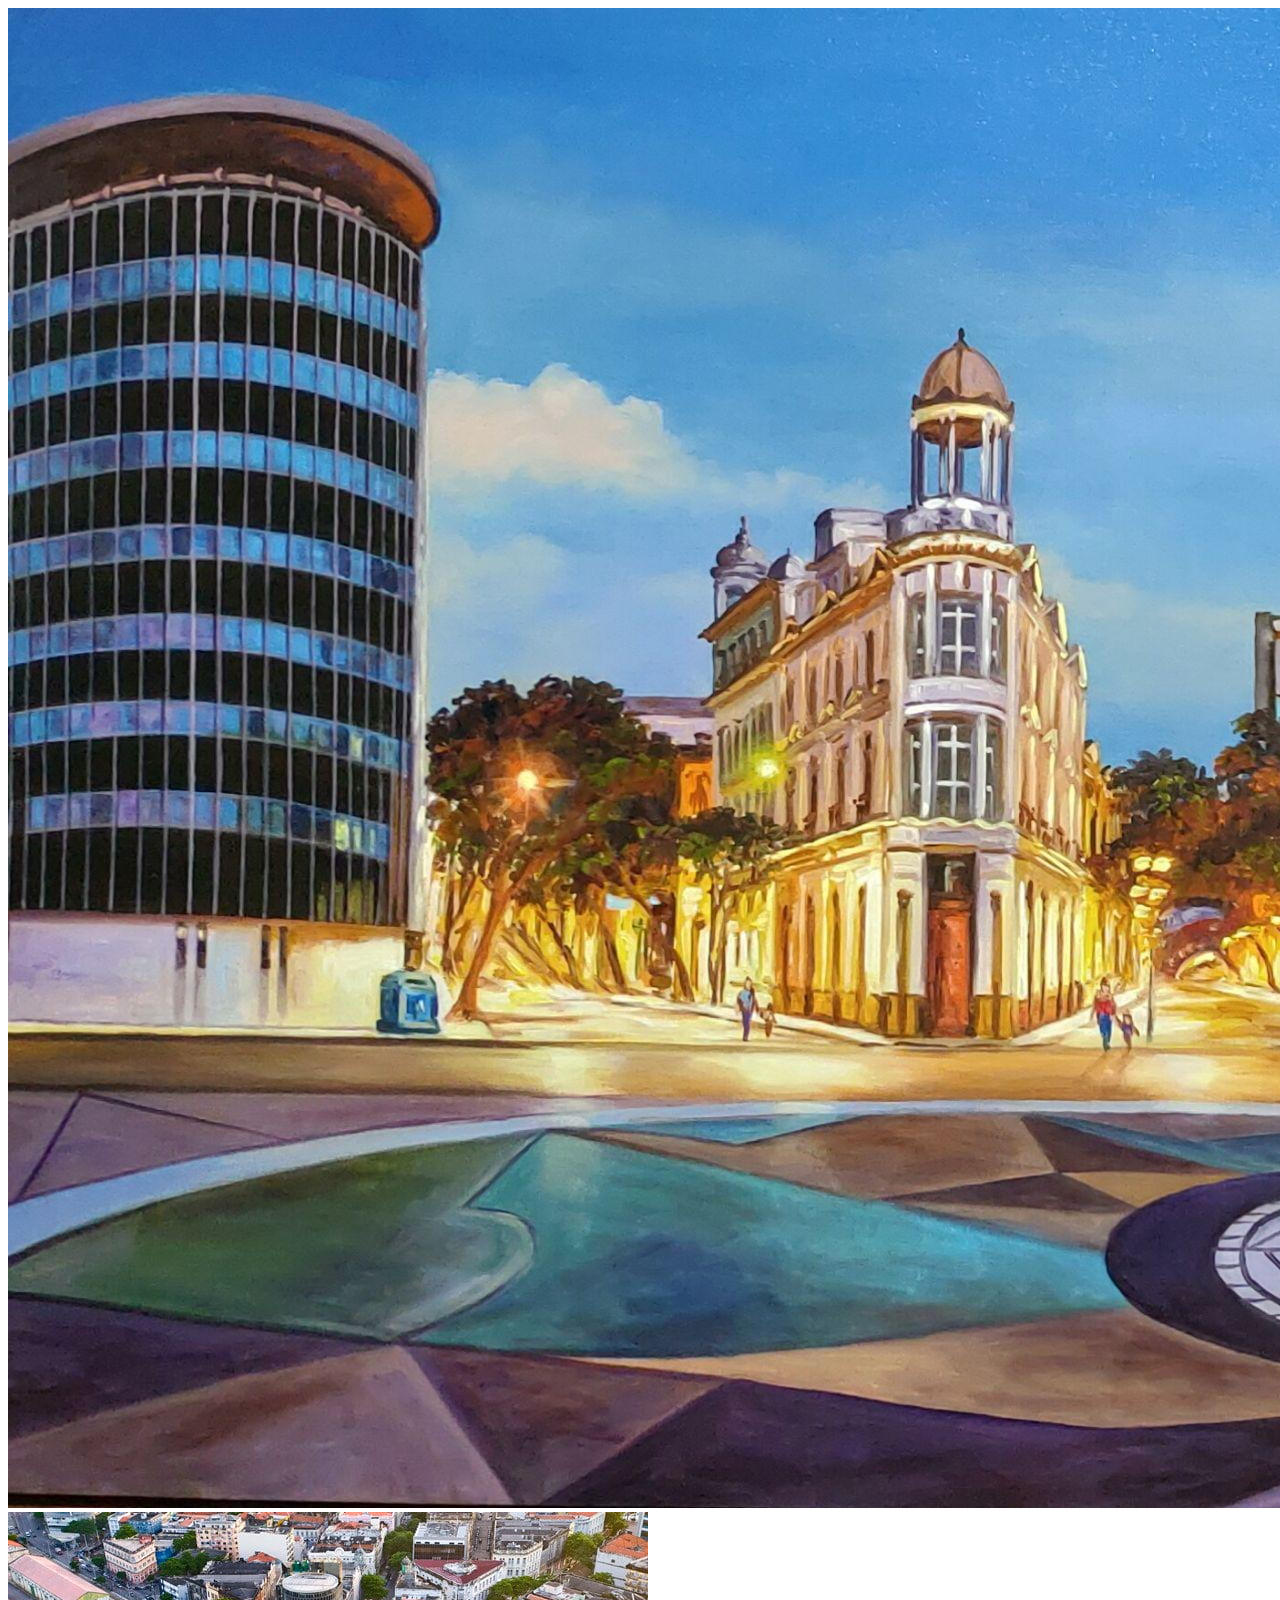
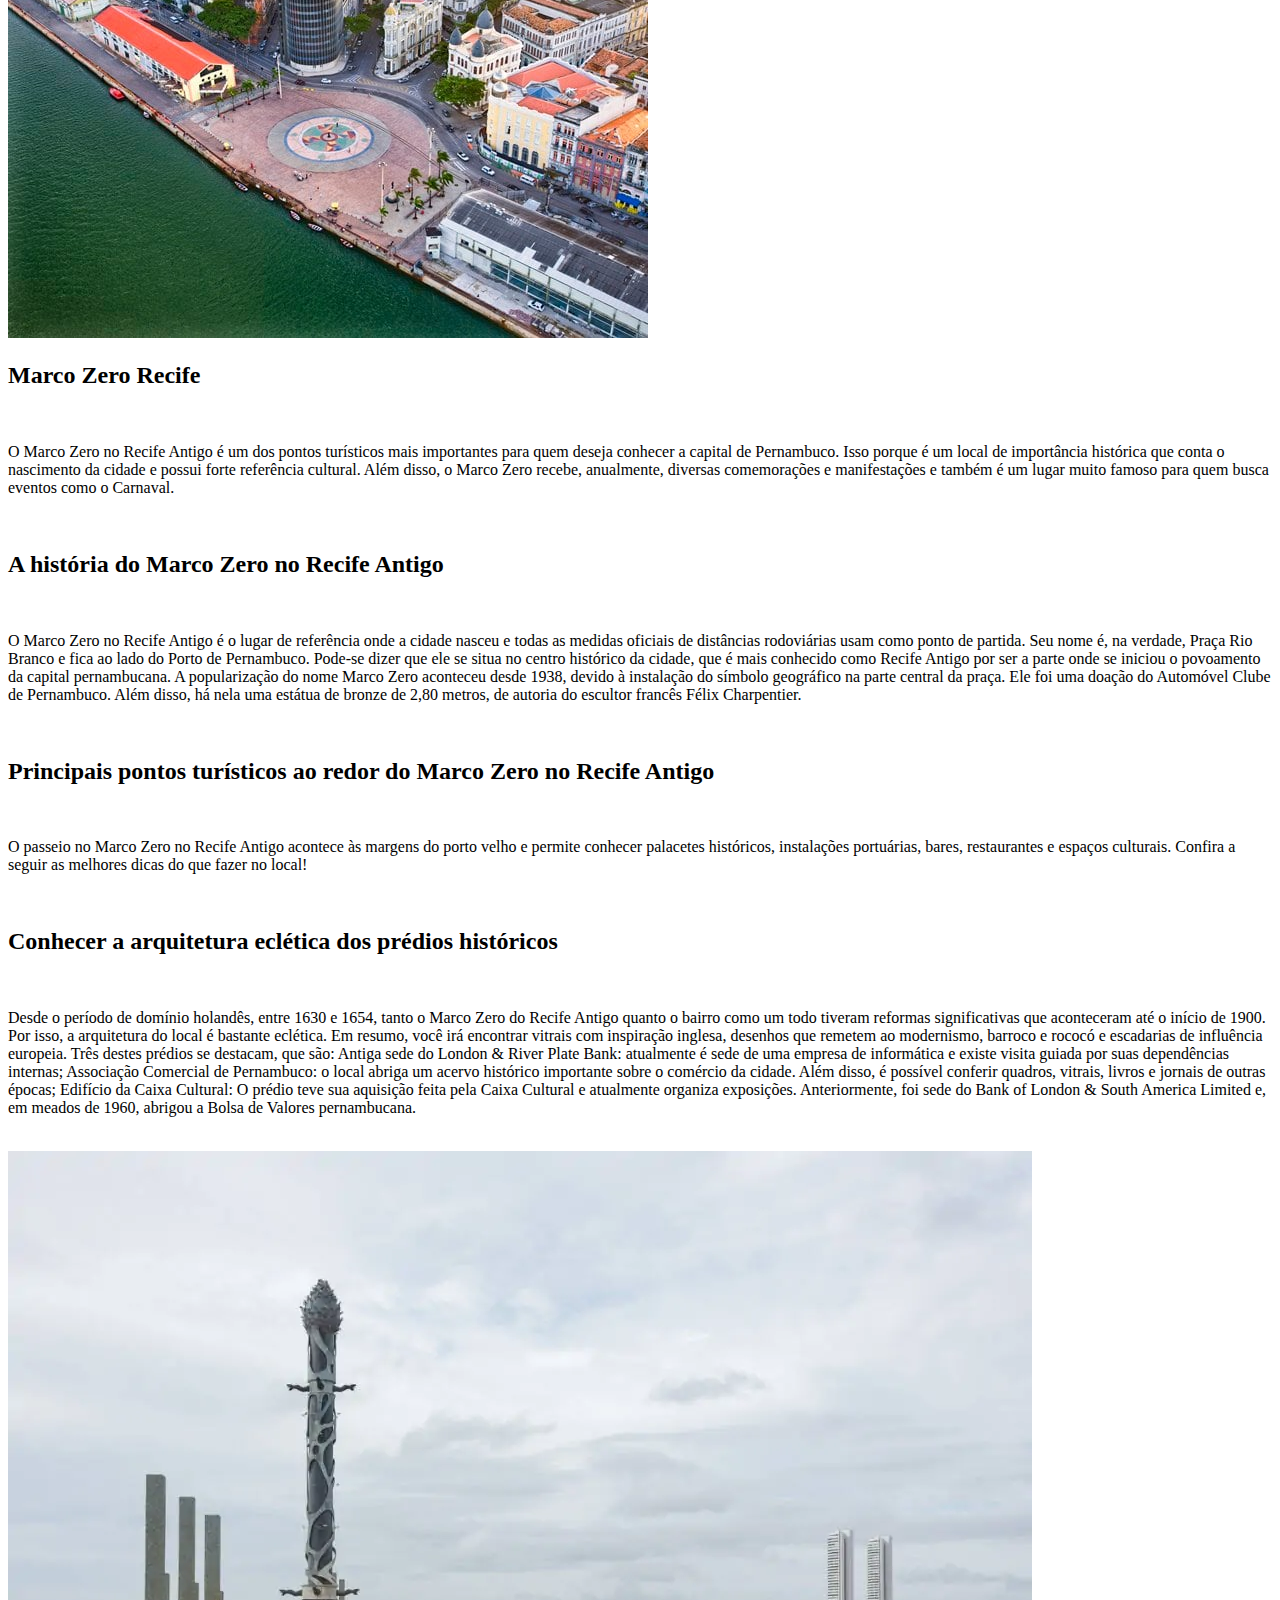
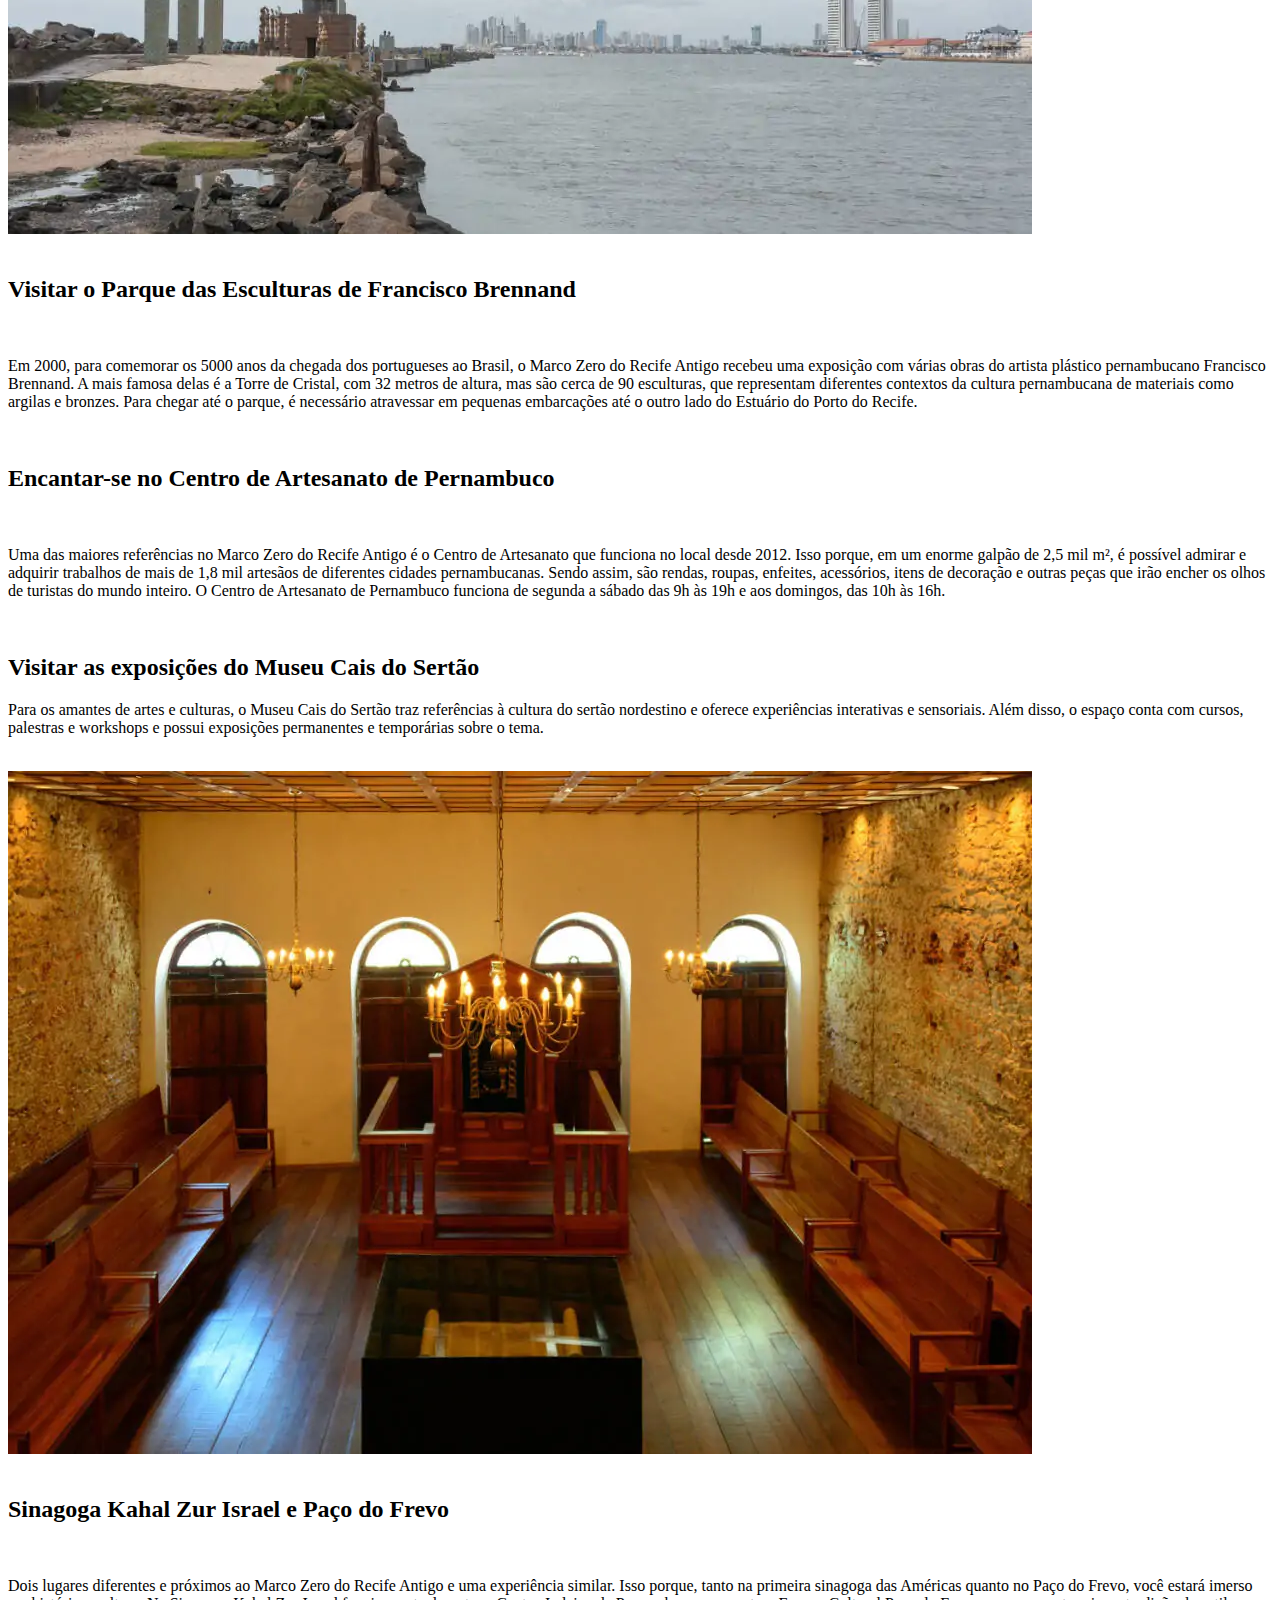
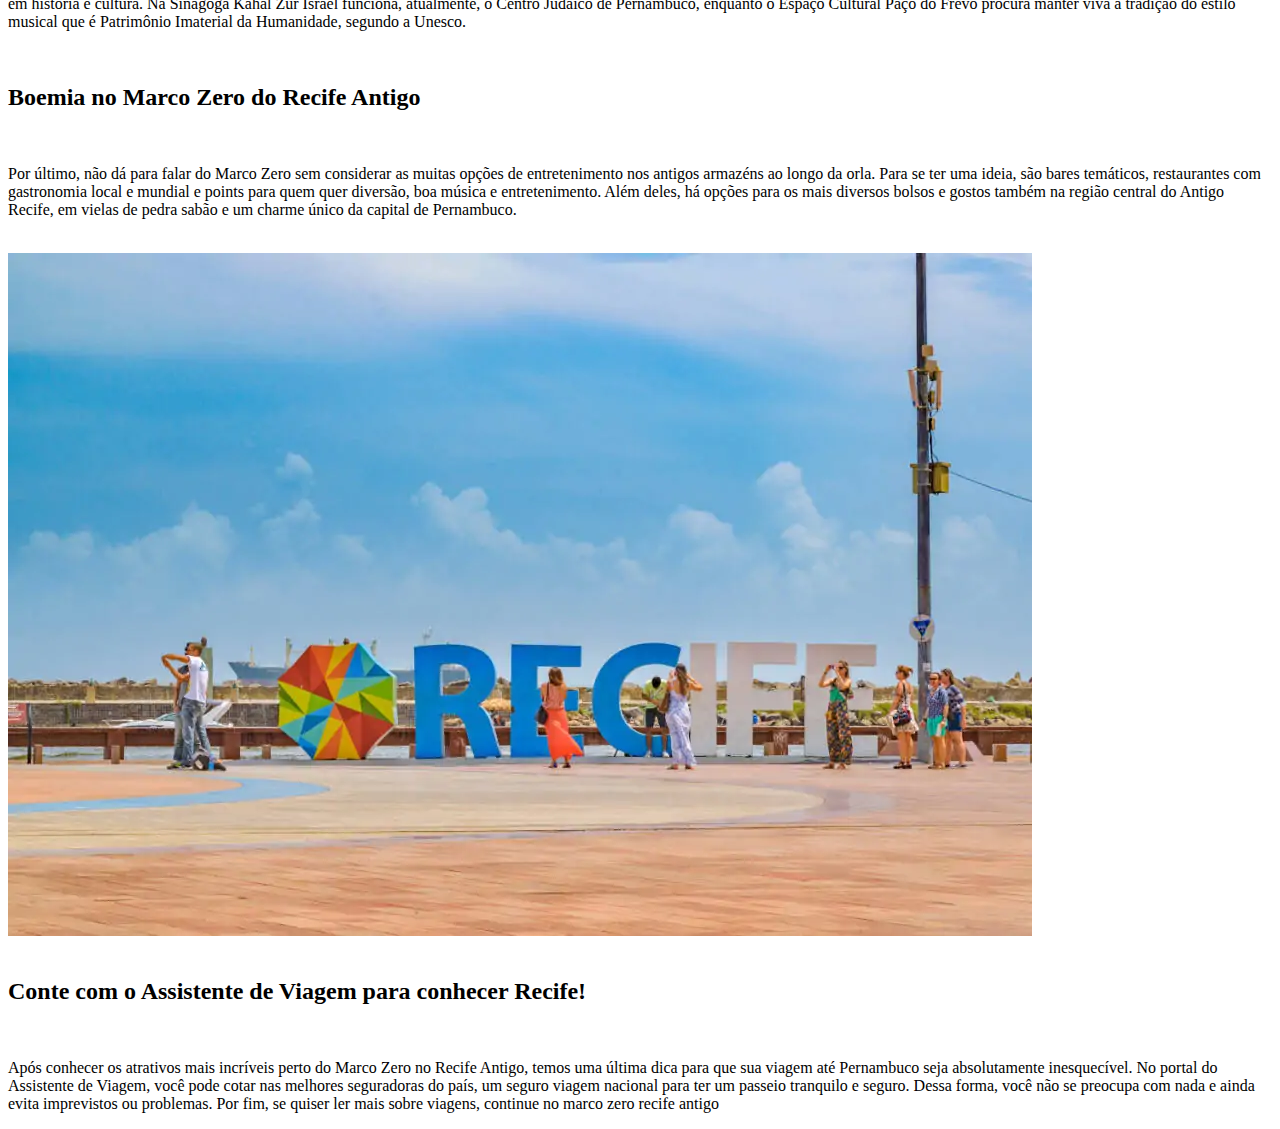
==== marcozero.html @ 41994bc7 "new file:   img/article.jpg 	new file:   img/marco-zero-recife-antigo-1024x683.webp 	new file:   img" ====
<!DOCTYPE html>
<html lang="pt-br">
<head>
    <meta charset="UTF-8">
    <meta http-equiv="X-UA-Compatible" content="IE=edge">
    <meta name="viewport" content="width=device-width, initial-scale=1.0">
    <title>Marco Zero</title>
</head>
<body>
    <div>
        <header>
            <img src="/img/pintura-marco-zero.jpg">
            <img src="/img/article.jpg">
        </header>
    </div>
    <main>
        <h2>Marco Zero Recife</h2>
        <br>
        <p>O Marco Zero no Recife Antigo é um dos pontos turísticos mais importantes para quem deseja conhecer a capital de Pernambuco. Isso porque é um local de importância histórica que conta o nascimento da cidade e possui forte referência cultural.
         Além disso, o Marco Zero recebe, anualmente, diversas comemorações e manifestações e também é um lugar muito famoso para quem busca eventos como o Carnaval.</p>
        <br>
        <h2>A história do Marco Zero no Recife Antigo</h2>
        <br>
        <p>O Marco Zero no Recife Antigo é o lugar de referência onde a cidade nasceu e todas as medidas oficiais de distâncias rodoviárias usam como ponto de partida. Seu nome é, na verdade, Praça Rio Branco e fica ao lado do Porto de Pernambuco.

            Pode-se dizer que ele se situa no centro histórico da cidade, que é mais conhecido como Recife Antigo por ser a parte onde se iniciou o povoamento da capital pernambucana.

            A popularização do nome Marco Zero aconteceu desde 1938, devido à instalação do símbolo geográfico na parte central da praça. Ele foi uma doação do Automóvel Clube de Pernambuco.

            Além disso, há nela uma estátua de bronze de 2,80 metros, de autoria do escultor francês Félix Charpentier.</p>
        <br>
        <h2>Principais pontos turísticos ao redor do Marco Zero no Recife Antigo</h2>
        <br>
        <p>O passeio no Marco Zero no Recife Antigo acontece às margens do porto velho e permite conhecer palacetes históricos, instalações portuárias, bares, restaurantes e espaços culturais. Confira a seguir as melhores dicas do que fazer no local!</p>
        <br>
        <h2>Conhecer a arquitetura eclética dos prédios históricos</h2>
        <br>
        <p>Desde o período de domínio holandês, entre 1630 e 1654, tanto o Marco Zero do Recife Antigo quanto o bairro como um todo tiveram reformas significativas que aconteceram até o início de 1900. Por isso, a arquitetura do local é  bastante eclética.

            Em resumo, você irá encontrar vitrais com inspiração inglesa, desenhos que remetem ao modernismo, barroco e rococó e escadarias de influência europeia. Três destes prédios se destacam, que são:

            Antiga sede do London & River Plate Bank: atualmente é sede de uma empresa de informática e existe visita guiada por suas dependências internas;
            Associação Comercial de Pernambuco: o local abriga um acervo histórico importante sobre o comércio da cidade. Além disso, é possível conferir quadros, vitrais, livros e jornais de outras épocas;
            Edifício da Caixa Cultural: O prédio teve sua aquisição feita pela Caixa Cultural e atualmente organiza exposições. Anteriormente, foi sede do Bank of London & South America Limited e, em meados de 1960, abrigou a Bolsa de Valores pernambucana.</p>
        <br>
        <div>
            <img src="/img/marco-zero-recife-antigo-1024x683.webp">
        </div>
        <br>
        <h2>Visitar o Parque das Esculturas de Francisco Brennand</h2>            
        <br>
        <p>Em 2000, para comemorar os 5000 anos da chegada dos portugueses ao Brasil, o Marco Zero do Recife Antigo recebeu uma exposição com várias obras do artista plástico pernambucano Francisco Brennand.

            A mais famosa delas é a Torre de Cristal, com 32 metros de altura, mas são cerca de 90 esculturas, que representam diferentes contextos da cultura pernambucana de materiais como argilas e bronzes.

            Para chegar até o parque, é necessário atravessar em pequenas embarcações até o outro lado do Estuário do Porto do Recife.</p>
        <br>
        <h2>Encantar-se no Centro de Artesanato de Pernambuco</h2>
        <br>
        <p>Uma das maiores referências no Marco Zero do Recife Antigo é o Centro de Artesanato que funciona no local desde 2012.

            Isso porque, em um enorme galpão de 2,5 mil m², é possível admirar e adquirir trabalhos de mais de 1,8 mil artesãos de diferentes cidades pernambucanas.

            Sendo assim, são rendas, roupas, enfeites, acessórios, itens de decoração e outras peças que irão encher os olhos de turistas do mundo inteiro.

            O Centro de Artesanato de Pernambuco funciona de segunda a sábado das 9h às 19h e aos domingos, das 10h às 16h.</p>
        <br>
        <h2>Visitar as exposições do Museu Cais do Sertão</h2>
        <p>Para os amantes de artes e culturas, o Museu Cais do Sertão traz referências à cultura do sertão nordestino e oferece experiências interativas e sensoriais.

            Além disso, o espaço conta com cursos, palestras e workshops e possui exposições permanentes e temporárias sobre o tema.</p>
        <br>
        <div>
            <img src="/img/marco-zero-recife-antigo-2-1024x683.webp">
        </div>
        <br>
        <h2>Sinagoga Kahal Zur Israel e Paço do Frevo</h2>
        <br>
        <p>Dois lugares diferentes e próximos ao Marco Zero do Recife Antigo e uma experiência similar. Isso porque, tanto na primeira sinagoga das Américas quanto no Paço do Frevo, você estará imerso em história e cultura.

            Na Sinagoga Kahal Zur Israel funciona, atualmente, o Centro Judaico de Pernambuco, enquanto o Espaço Cultural Paço do Frevo procura manter viva a tradição do estilo musical que é Patrimônio Imaterial da Humanidade, segundo a Unesco.</p>
        <br>
        <h2>Boemia no Marco Zero do Recife Antigo</h2>
        <br>
        <p>Por último, não dá para falar do Marco Zero sem considerar as muitas opções de entretenimento nos antigos armazéns ao longo da orla. Para se ter uma ideia, são bares temáticos, restaurantes com gastronomia local e mundial e points para quem quer diversão, boa música e entretenimento.

            Além deles, há opções para os mais diversos bolsos e gostos também na região central do Antigo Recife, em vielas de pedra sabão e um charme único da capital de Pernambuco.</p>
        <br>
        <div>
            <img src="/img/marco-zero-recife-antigo-3-1024x683.webp">
        </div>
        <br>
        <h2>Conte com o Assistente de Viagem para conhecer Recife!</h2>
        <br>
        <p>Após conhecer os atrativos mais incríveis perto do Marco Zero no Recife Antigo, temos uma última dica para que sua viagem até Pernambuco seja absolutamente inesquecível.

            No portal do Assistente de Viagem, você pode cotar nas melhores seguradoras do país, um seguro viagem nacional para ter um passeio tranquilo e seguro. Dessa forma, você não se preocupa com nada e ainda evita imprevistos ou problemas.

            Por fim, se quiser ler mais sobre viagens, continue no

            marco zero recife antigo</p>
    </main>
</body>
</html>
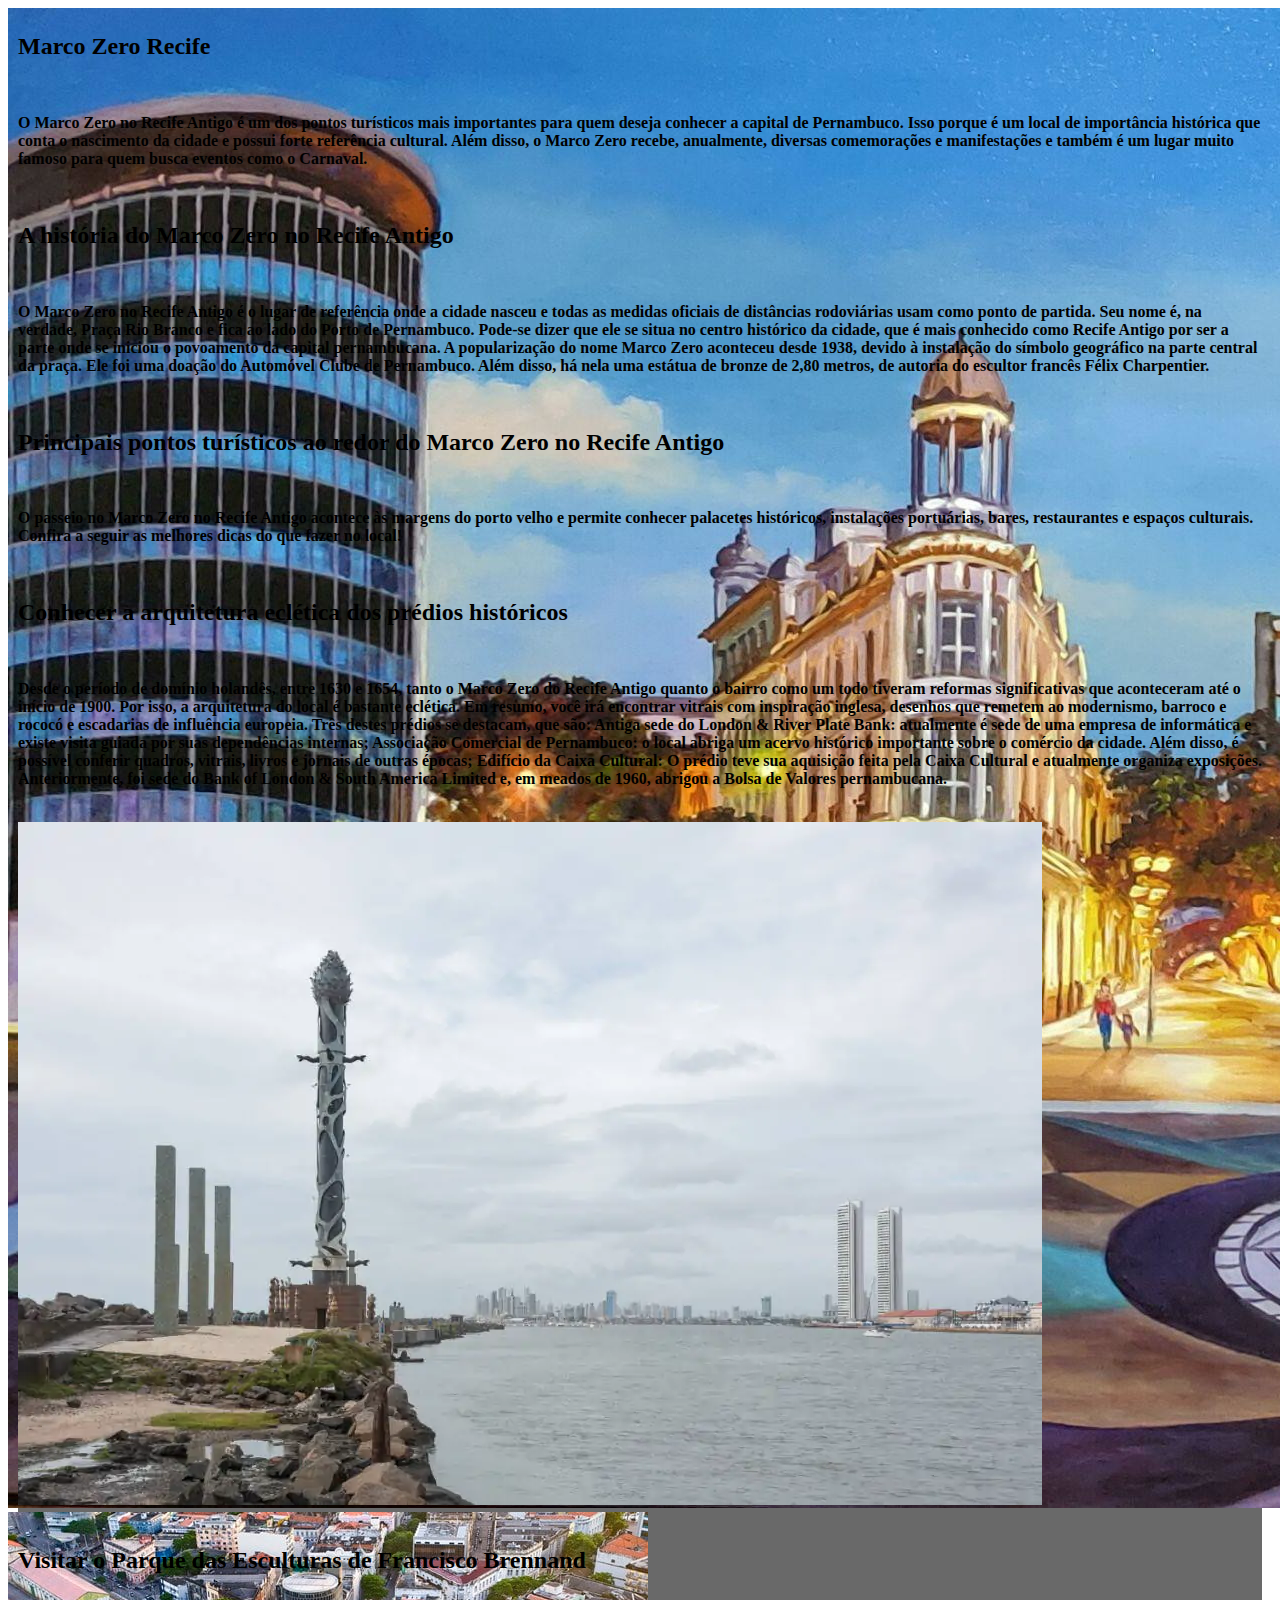
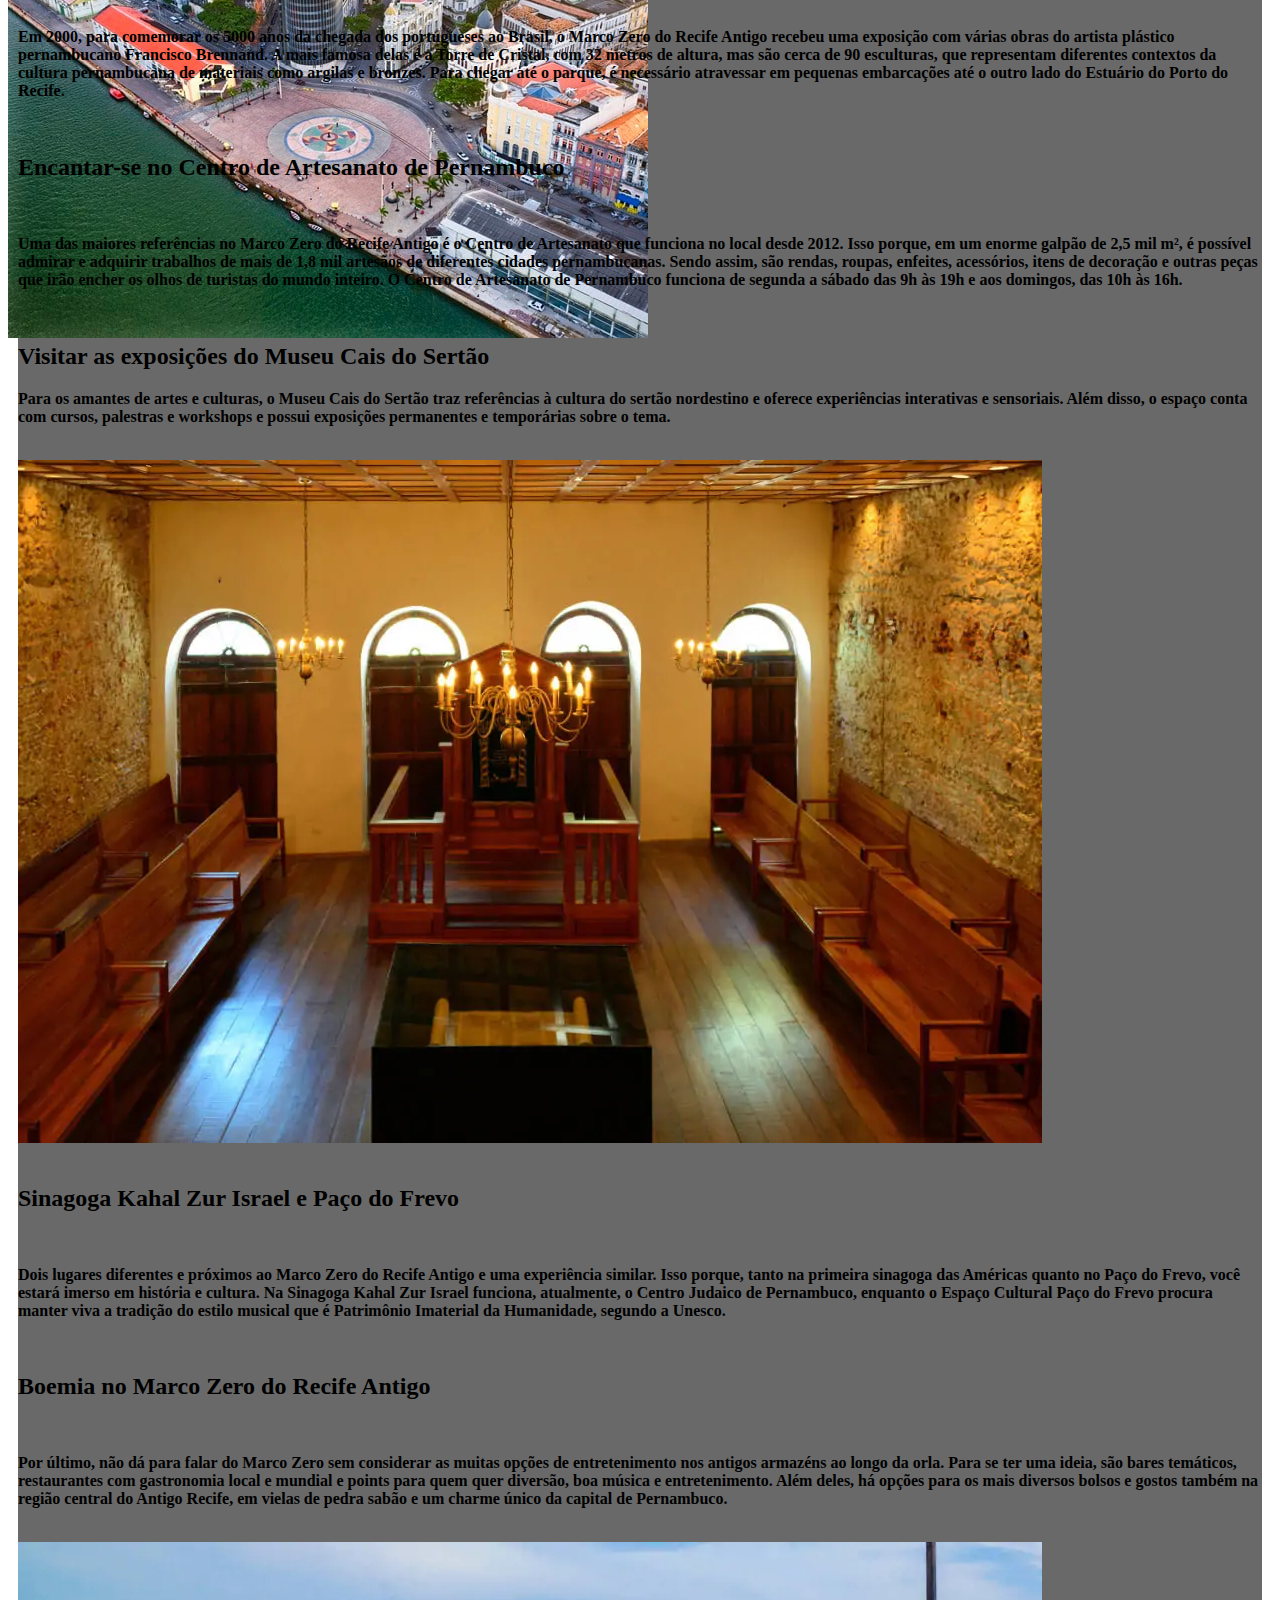
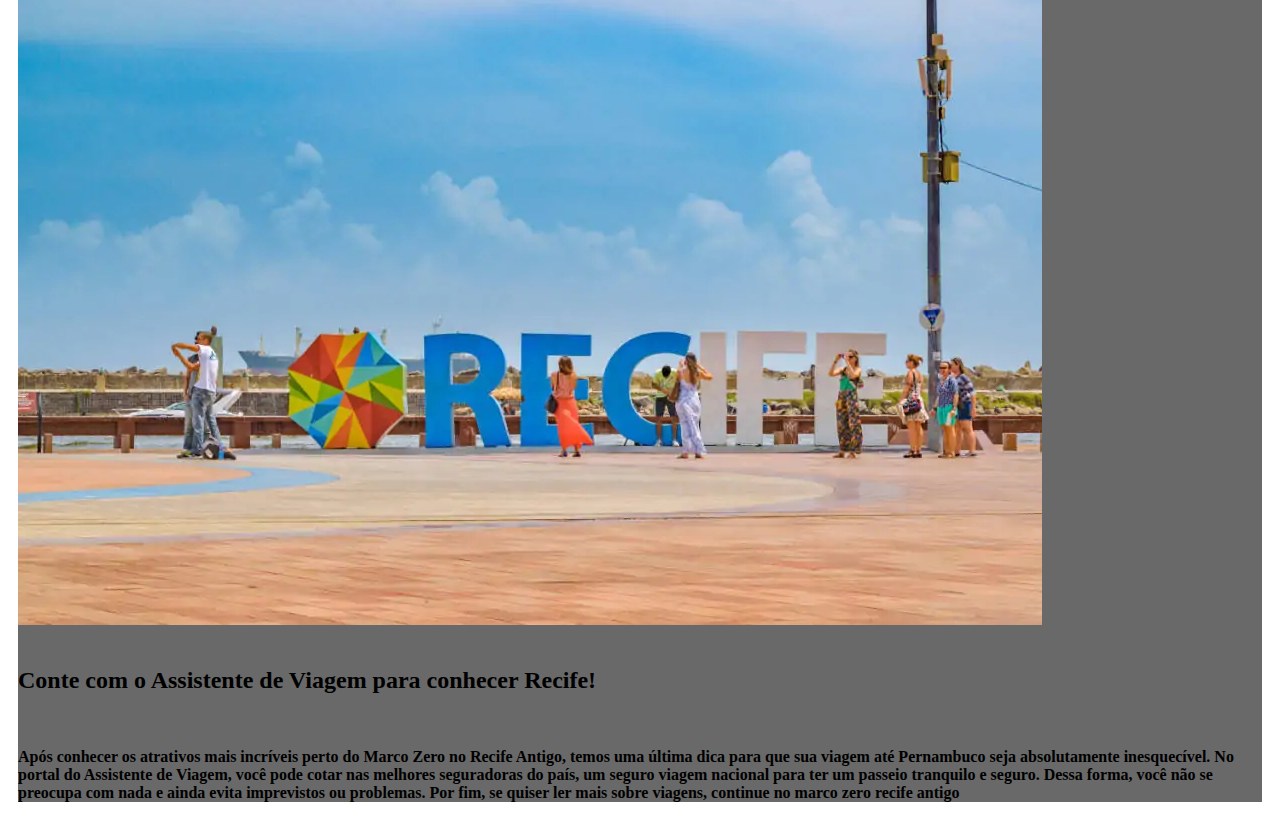
==== commit 892f63bd: "new file:   estiles.css 	modified:   marcozero.html" ====
--- a/marcozero.html
+++ b/marcozero.html
@@ -4,10 +4,11 @@
     <meta charset="UTF-8">
     <meta http-equiv="X-UA-Compatible" content="IE=edge">
     <meta name="viewport" content="width=device-width, initial-scale=1.0">
+    <link rel="stylesheet" href="estiles.css">
     <title>Marco Zero</title>
 </head>
 <body>
-    <div>
+    <div class="primeira">
         <header>
             <img src="/img/pintura-marco-zero.jpg">
             <img src="/img/article.jpg">
@@ -88,6 +89,7 @@
         <br>
         <div>
             <img src="/img/marco-zero-recife-antigo-3-1024x683.webp">
+            <a href="https://assistentedeviagem.com.br/blog/marco-zero-em-recife-antigo/"></a>
         </div>
         <br>
         <h2>Conte com o Assistente de Viagem para conhecer Recife!</h2>
--- a/estiles.css
+++ b/estiles.css
@@ -0,0 +1,16 @@
+
+main {
+    margin: 10px;
+    background-color: dimgrey;
+}
+
+.primeira {
+    width: 10px;
+    height: 5px;
+}
+
+p {
+    color: black;
+    font-weight: bold;
+
+}